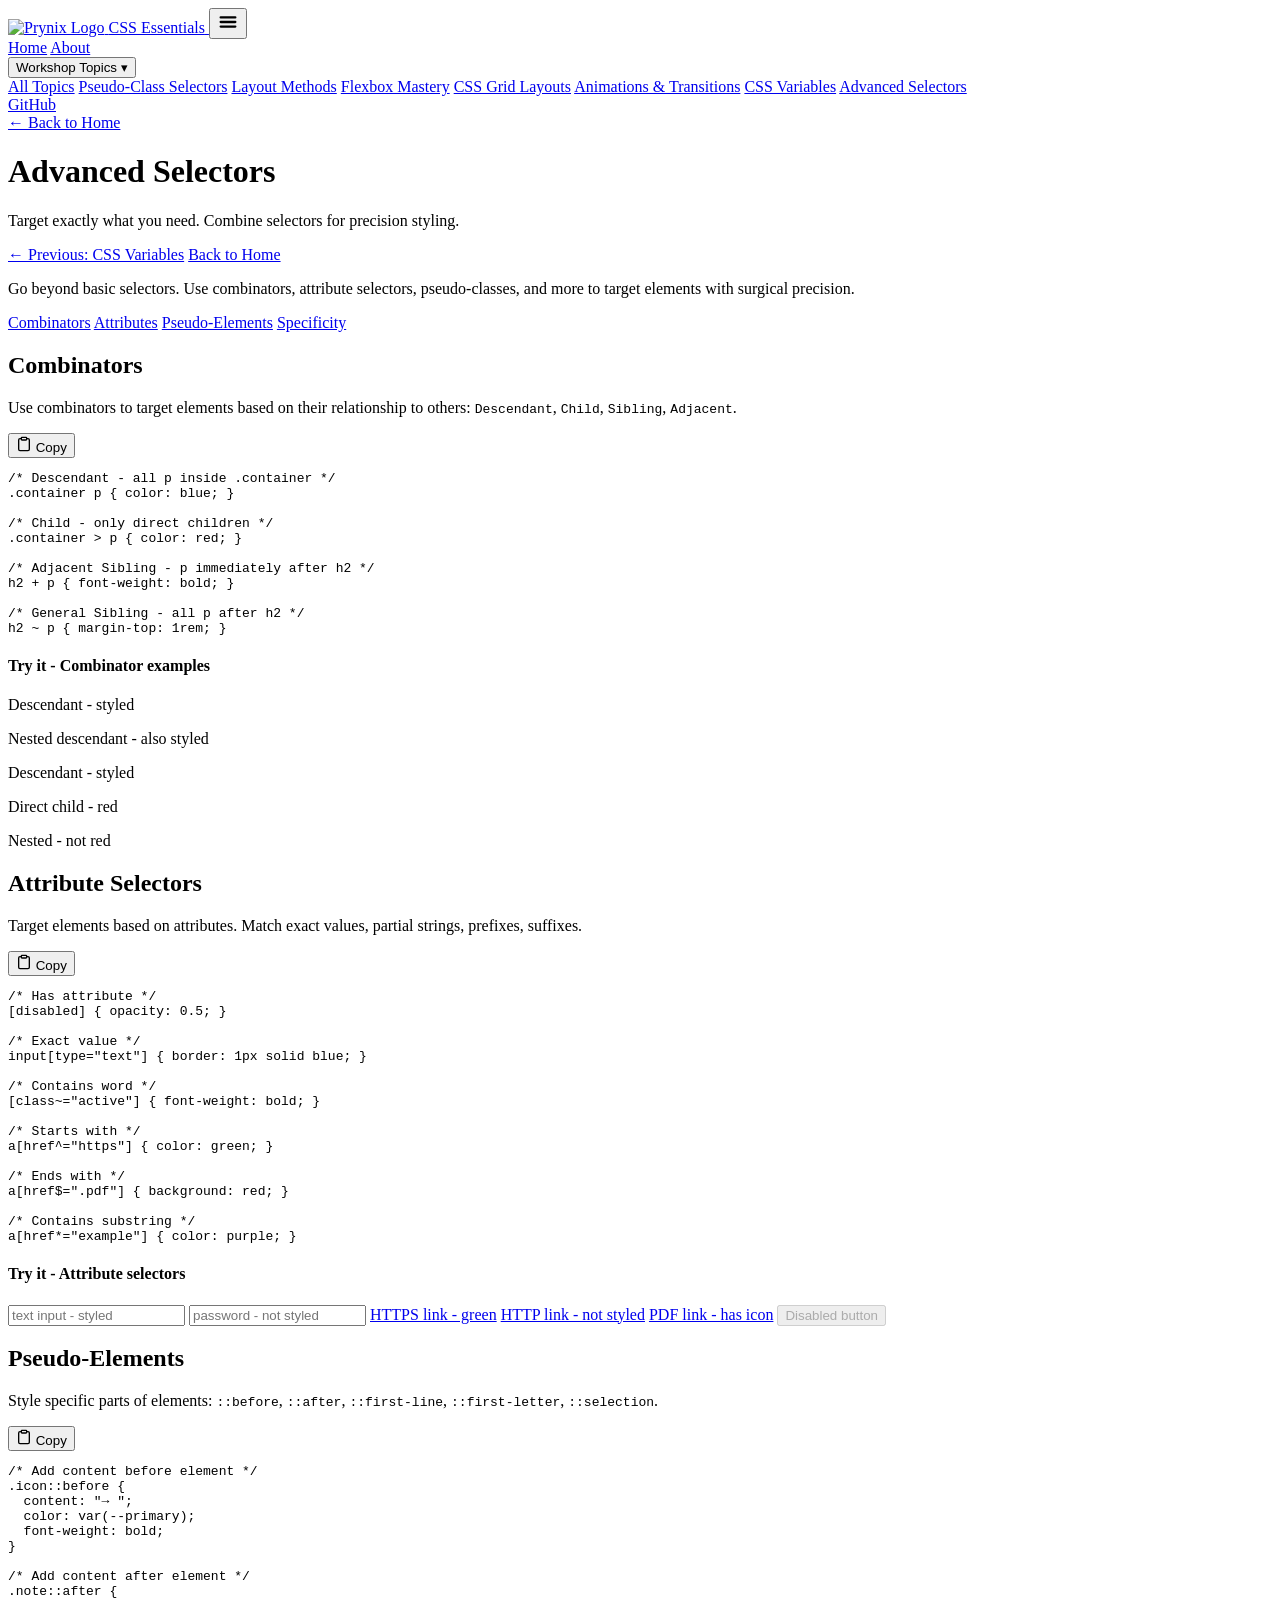
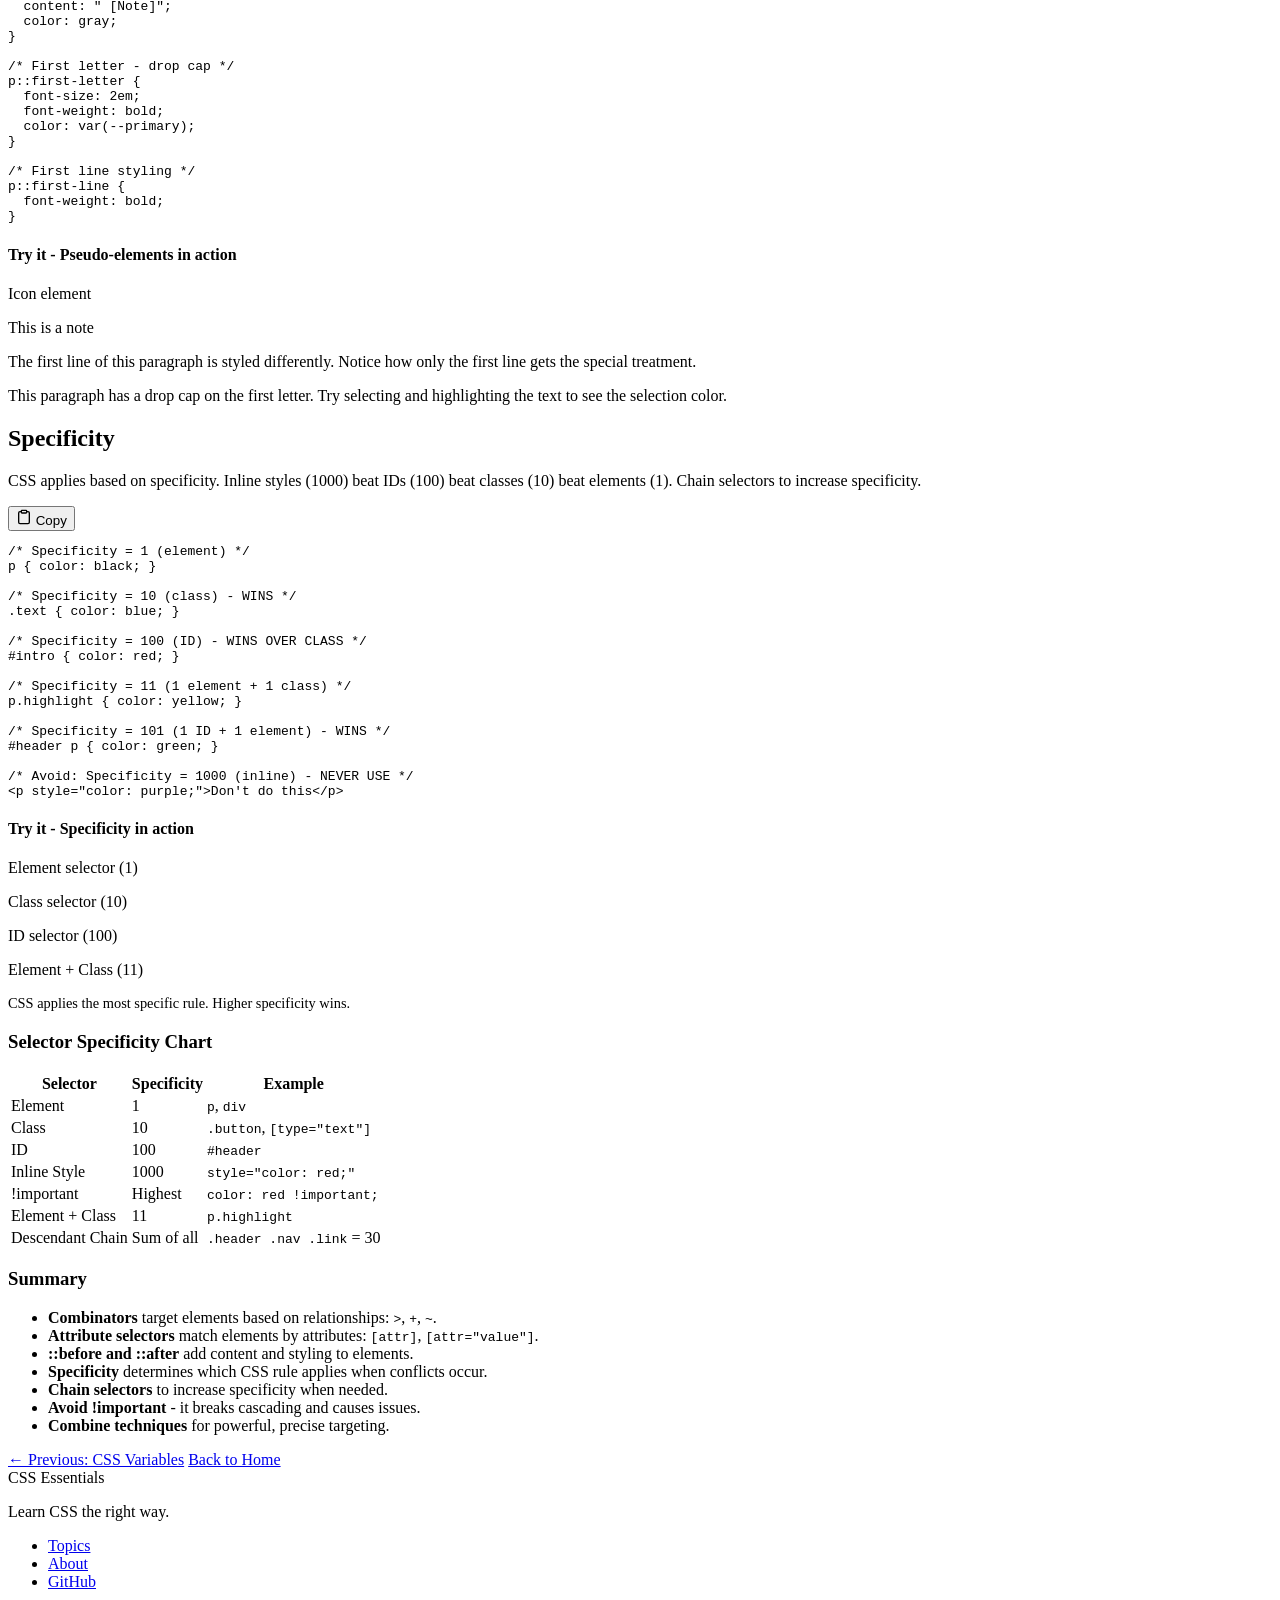
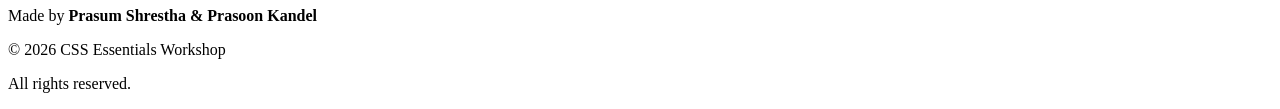
==== advanced-selectors/index.html @ 0222261c "9:00PM" ====
<!doctype html>
<html lang="en">
  <head>
    <meta charset="UTF-8" />
    <meta name="viewport" content="width=device-width, initial-scale=1.0" />
    <title>Advanced Selectors - CSS Essentials</title>
    <link rel="icon" href="../favicon.png" />
    <link rel="shortcut icon" href="../favicon.png" />
    <link rel="preconnect" href="https://fonts.googleapis.com" />
    <link rel="preconnect" href="https://fonts.gstatic.com" crossorigin />
    <link
      href="https://fonts.googleapis.com/css2?family=Montserrat:wght@400;500;600;700&family=Space+Grotesk:wght@500;600;700&family=Poppins:wght@700;800;900&display=swap"
      rel="stylesheet"
    />
    <link rel="stylesheet" href="../css/root.css" />
    <link rel="stylesheet" href="../css/global.css" />
    <link rel="stylesheet" href="../css/page.css" />
    <link rel="stylesheet" href="../css/advanced-selectors.css" />
  </head>
  <body class="adv-sel-page">
    <nav class="navbar">
      <div class="container">
        <div class="nav-content">
          <a href="../" class="nav-logo">
            <img src="../prynix.png" alt="Prynix Logo" class="logo-img" />
            <span class="logo-title">CSS Essentials</span>
          </a>

          <button
            class="nav-toggle"
            type="button"
            aria-label="Open menu"
            aria-expanded="false"
            aria-controls="nav-links"
          >
            <svg
              class="nav-toggle-icon"
              width="22"
              height="22"
              viewBox="0 0 24 24"
              fill="none"
              stroke="currentColor"
              stroke-width="2.5"
              stroke-linecap="round"
            >
              <path d="M4 7h16M4 12h16M4 17h16" />
            </svg>
          </button>

          <div class="nav-links" id="nav-links">
            <a href="../">Home</a>
            <a href="../#about">About</a>
            <div class="nav-dropdown">
              <button
                type="button"
                class="nav-dropdown-toggle"
                aria-expanded="false"
                aria-controls="nav-dropdown-menu"
              >
                Workshop Topics <span class="nav-dropdown-caret">▾</span>
              </button>
              <div class="nav-dropdown-menu" id="nav-dropdown-menu">
                <a href="../#topics">All Topics</a>
                <a href="../pseudo-selectors/">Pseudo-Class Selectors</a>
                <a href="../layout-methods/">Layout Methods</a>
                <a href="../flexbox-mastery/">Flexbox Mastery</a>
                <a href="../css-grid/">CSS Grid Layouts</a>
                <a href="../animations/">Animations & Transitions</a>
                <a href="../css-variables/">CSS Variables</a>
                <a href="../advanced-selectors/">Advanced Selectors</a>
              </div>
            </div>
            <a
              href="https://github.com/ShresthaPrasum/CSS-Essentials"
              target="_blank"
              rel="noopener noreferrer"
              class="nav-cta"
              >GitHub</a
            >
          </div>
        </div>
      </div>
    </nav>

    <header class="page-header">
      <div class="container">
        <a href="../" class="back-link">← Back to Home</a>
        <h1>Advanced Selectors</h1>
        <p>Target exactly what you need. Combine selectors for precision styling.</p>
      </div>
    </header>

    <main class="demo-page">
      <div class="container">
        <div class="page-nav-buttons">
          <a href="../css-variables/" class="page-nav-btn"
            >← Previous: CSS Variables</a
          >
          <a href="../" class="page-nav-btn"
            >Back to Home</a
          >
        </div>
        <div class="page-intro">
          <p>
            Go beyond basic selectors. Use combinators, attribute selectors, pseudo-classes, and more
            to target elements with surgical precision.
          </p>
          <div class="quick-links">
            <a class="pill" href="#combinators">Combinators</a>
            <a class="pill" href="#attributes">Attributes</a>
            <a class="pill" href="#pseudo-elements">Pseudo-Elements</a>
            <a class="pill" href="#specificity">Specificity</a>
          </div>
        </div>

        <section class="demo-block" id="combinators">
          <div class="demo-content">
            <h2>Combinators</h2>
            <p class="demo-description">
              Use combinators to target elements based on their relationship to others:
              <code>Descendant</code>, <code>Child</code>, <code>Sibling</code>, <code>Adjacent</code>.
            </p>
            <div class="code-block">
              <button class="copy-btn" onclick="copyCode(this)">
                <svg width="16" height="16" viewBox="0 0 24 24" fill="none" stroke="currentColor" stroke-width="2">
                  <path d="M16 4h2a2 2 0 0 1 2 2v14a2 2 0 0 1-2 2H6a2 2 0 0 1-2-2V6a2 2 0 0 1 2-2h2"></path>
                  <rect x="8" y="2" width="8" height="4" rx="1" ry="1"></rect>
                </svg>
                Copy
              </button>
              <pre><code>/* Descendant - all p inside .container */
.container p { color: blue; }

/* Child - only direct children */
.container > p { color: red; }

/* Adjacent Sibling - p immediately after h2 */
h2 + p { font-weight: bold; }

/* General Sibling - all p after h2 */
h2 ~ p { margin-top: 1rem; }</code></pre>
            </div>
          </div>
          <div class="demo-visual">
            <h4>Try it - Combinator examples</h4>
            <div class="comb-demo">
              <div class="comb-container">
                <p>Descendant - styled</p>
                <div>
                  <p>Nested descendant - also styled</p>
                </div>
                <p>Descendant - styled</p>
              </div>
              <div class="comb-container-child">
                <p>Direct child - red</p>
                <div>
                  <p>Nested - not red</p>
                </div>
              </div>
            </div>
          </div>
        </section>

        <section class="demo-block" id="attributes">
          <div class="demo-content">
            <h2>Attribute Selectors</h2>
            <p class="demo-description">
              Target elements based on attributes. Match exact values, partial strings, prefixes, suffixes.
            </p>
            <div class="code-block">
              <button class="copy-btn" onclick="copyCode(this)">
                <svg width="16" height="16" viewBox="0 0 24 24" fill="none" stroke="currentColor" stroke-width="2">
                  <path d="M16 4h2a2 2 0 0 1 2 2v14a2 2 0 0 1-2 2H6a2 2 0 0 1-2-2V6a2 2 0 0 1 2-2h2"></path>
                  <rect x="8" y="2" width="8" height="4" rx="1" ry="1"></rect>
                </svg>
                Copy
              </button>
              <pre><code>/* Has attribute */
[disabled] { opacity: 0.5; }

/* Exact value */
input[type="text"] { border: 1px solid blue; }

/* Contains word */
[class~="active"] { font-weight: bold; }

/* Starts with */
a[href^="https"] { color: green; }

/* Ends with */
a[href$=".pdf"] { background: red; }

/* Contains substring */
a[href*="example"] { color: purple; }</code></pre>
            </div>
          </div>
          <div class="demo-visual">
            <h4>Try it - Attribute selectors</h4>
            <div class="attr-demo">
              <input type="text" placeholder="text input - styled" />
              <input type="password" placeholder="password - not styled" />
              <a href="https://example.com">HTTPS link - green</a>
              <a href="http://example.com">HTTP link - not styled</a>
              <a href="document.pdf">PDF link - has icon</a>
              <button disabled>Disabled button</button>
            </div>
          </div>
        </section>

        <section class="demo-block" id="pseudo-elements">
          <div class="demo-content">
            <h2>Pseudo-Elements</h2>
            <p class="demo-description">
              Style specific parts of elements: <code>::before</code>, <code>::after</code>,
              <code>::first-line</code>, <code>::first-letter</code>, <code>::selection</code>.
            </p>
            <div class="code-block">
              <button class="copy-btn" onclick="copyCode(this)">
                <svg width="16" height="16" viewBox="0 0 24 24" fill="none" stroke="currentColor" stroke-width="2">
                  <path d="M16 4h2a2 2 0 0 1 2 2v14a2 2 0 0 1-2 2H6a2 2 0 0 1-2-2V6a2 2 0 0 1 2-2h2"></path>
                  <rect x="8" y="2" width="8" height="4" rx="1" ry="1"></rect>
                </svg>
                Copy
              </button>
              <pre><code>/* Add content before element */
.icon::before {
  content: "→ ";
  color: var(--primary);
  font-weight: bold;
}

/* Add content after element */
.note::after {
  content: " [Note]";
  color: gray;
}

/* First letter - drop cap */
p::first-letter {
  font-size: 2em;
  font-weight: bold;
  color: var(--primary);
}

/* First line styling */
p::first-line {
  font-weight: bold;
}</code></pre>
            </div>
          </div>
          <div class="demo-visual">
            <h4>Try it - Pseudo-elements in action</h4>
            <div class="pseudo-demo">
              <div class="pseudo-icon">Icon element</div>
              <p class="pseudo-note">This is a note</p>
              <p class="pseudo-first-line">
                The first line of this paragraph is styled differently. Notice how only the first line gets
                the special treatment.
              </p>
              <p class="pseudo-first-letter">
                This paragraph has a drop cap on the first letter. Try selecting and highlighting the text to see the
                selection color.
              </p>
            </div>
          </div>
        </section>

        <section class="demo-block" id="specificity">
          <div class="demo-content">
            <h2>Specificity</h2>
            <p class="demo-description">
              CSS applies based on specificity. Inline styles (1000) beat IDs (100) beat classes (10)
              beat elements (1). Chain selectors to increase specificity.
            </p>
            <div class="code-block">
              <button class="copy-btn" onclick="copyCode(this)">
                <svg width="16" height="16" viewBox="0 0 24 24" fill="none" stroke="currentColor" stroke-width="2">
                  <path d="M16 4h2a2 2 0 0 1 2 2v14a2 2 0 0 1-2 2H6a2 2 0 0 1-2-2V6a2 2 0 0 1 2-2h2"></path>
                  <rect x="8" y="2" width="8" height="4" rx="1" ry="1"></rect>
                </svg>
                Copy
              </button>
              <pre><code>/* Specificity = 1 (element) */
p { color: black; }

/* Specificity = 10 (class) - WINS */
.text { color: blue; }

/* Specificity = 100 (ID) - WINS OVER CLASS */
#intro { color: red; }

/* Specificity = 11 (1 element + 1 class) */
p.highlight { color: yellow; }

/* Specificity = 101 (1 ID + 1 element) - WINS */
#header p { color: green; }

/* Avoid: Specificity = 1000 (inline) - NEVER USE */
&lt;p style="color: purple;"&gt;Don't do this&lt;/p&gt;</code></pre>
            </div>
          </div>
          <div class="demo-visual">
            <h4>Try it - Specificity in action</h4>
            <div class="spec-demo">
              <p class="spec-element">Element selector (1)</p>
              <p class="spec-class">Class selector (10)</p>
              <p id="spec-id" class="spec-class">ID selector (100)</p>
              <p class="spec-combined-chain">Element + Class (11)</p>
            </div>
            <p style="margin-top: 1rem; font-size: 0.9rem; color: var(--text-light);">
              CSS applies the most specific rule. Higher specificity wins.
            </p>
          </div>
        </section>

        <div class="comparison-table">
          <h3>Selector Specificity Chart</h3>
          <table>
            <thead>
              <tr>
                <th>Selector</th>
                <th>Specificity</th>
                <th>Example</th>
              </tr>
            </thead>
            <tbody>
              <tr>
                <td>Element</td>
                <td>1</td>
                <td><code>p</code>, <code>div</code></td>
              </tr>
              <tr>
                <td>Class</td>
                <td>10</td>
                <td><code>.button</code>, <code>[type="text"]</code></td>
              </tr>
              <tr>
                <td>ID</td>
                <td>100</td>
                <td><code>#header</code></td>
              </tr>
              <tr>
                <td>Inline Style</td>
                <td>1000</td>
                <td><code>style="color: red;"</code></td>
              </tr>
              <tr>
                <td>!important</td>
                <td>Highest</td>
                <td><code>color: red !important;</code></td>
              </tr>
              <tr>
                <td>Element + Class</td>
                <td>11</td>
                <td><code>p.highlight</code></td>
              </tr>
              <tr>
                <td>Descendant Chain</td>
                <td>Sum of all</td>
                <td><code>.header .nav .link</code> = 30</td>
              </tr>
            </tbody>
          </table>
        </div>

        <div class="summary">
          <h3>Summary</h3>
          <ul>
            <li><strong>Combinators</strong> target elements based on relationships: <code>></code>, <code>+</code>,
              <code>~</code>.
            </li>
            <li><strong>Attribute selectors</strong> match elements by attributes: <code>[attr]</code>,
              <code>[attr="value"]</code>.
            </li>
            <li><strong>::before and ::after</strong> add content and styling to elements.</li>
            <li><strong>Specificity</strong> determines which CSS rule applies when conflicts occur.</li>
            <li><strong>Chain selectors</strong> to increase specificity when needed.</li>
            <li><strong>Avoid !important</strong> - it breaks cascading and causes issues.</li>
            <li><strong>Combine techniques</strong> for powerful, precise targeting.</li>
          </ul>
        </div>

        <div class="page-nav-buttons">
          <a href="../css-variables/" class="page-nav-btn"
            >← Previous: CSS Variables</a
          >
          <a href="../" class="page-nav-btn"
            >Back to Home</a
          >
        </div>
      </div>
    </main>

    <footer class="footer">
      <div class="container">
        <div class="footer-inner">
          <div class="footer-brand">
            <div class="footer-name">CSS Essentials</div>
            <p class="footer-desc">Learn CSS the right way.</p>
          </div>

          <div class="footer-right">
            <ul class="footer-links">
              <li><a href="../#topics">Topics</a></li>
              <li><a href="../#about">About</a></li>
              <li>
                <a href="https://github.com/prynixdevs/CSS-Essentials" target="_blank"
                  >GitHub</a
                >
              </li>
            </ul>

            <div class="footer-credits">
              <p>Made by <strong>Prasum Shrestha & Prasoon Kandel</strong></p>
              <p>© 2026 CSS Essentials Workshop</p>
            </div>
          </div>
        </div>

        <div class="footer-bottom">
          <p>All rights reserved.</p>
        </div>
      </div>
    </footer>

    <script src="../script.js"></script>
  </body>
</html>
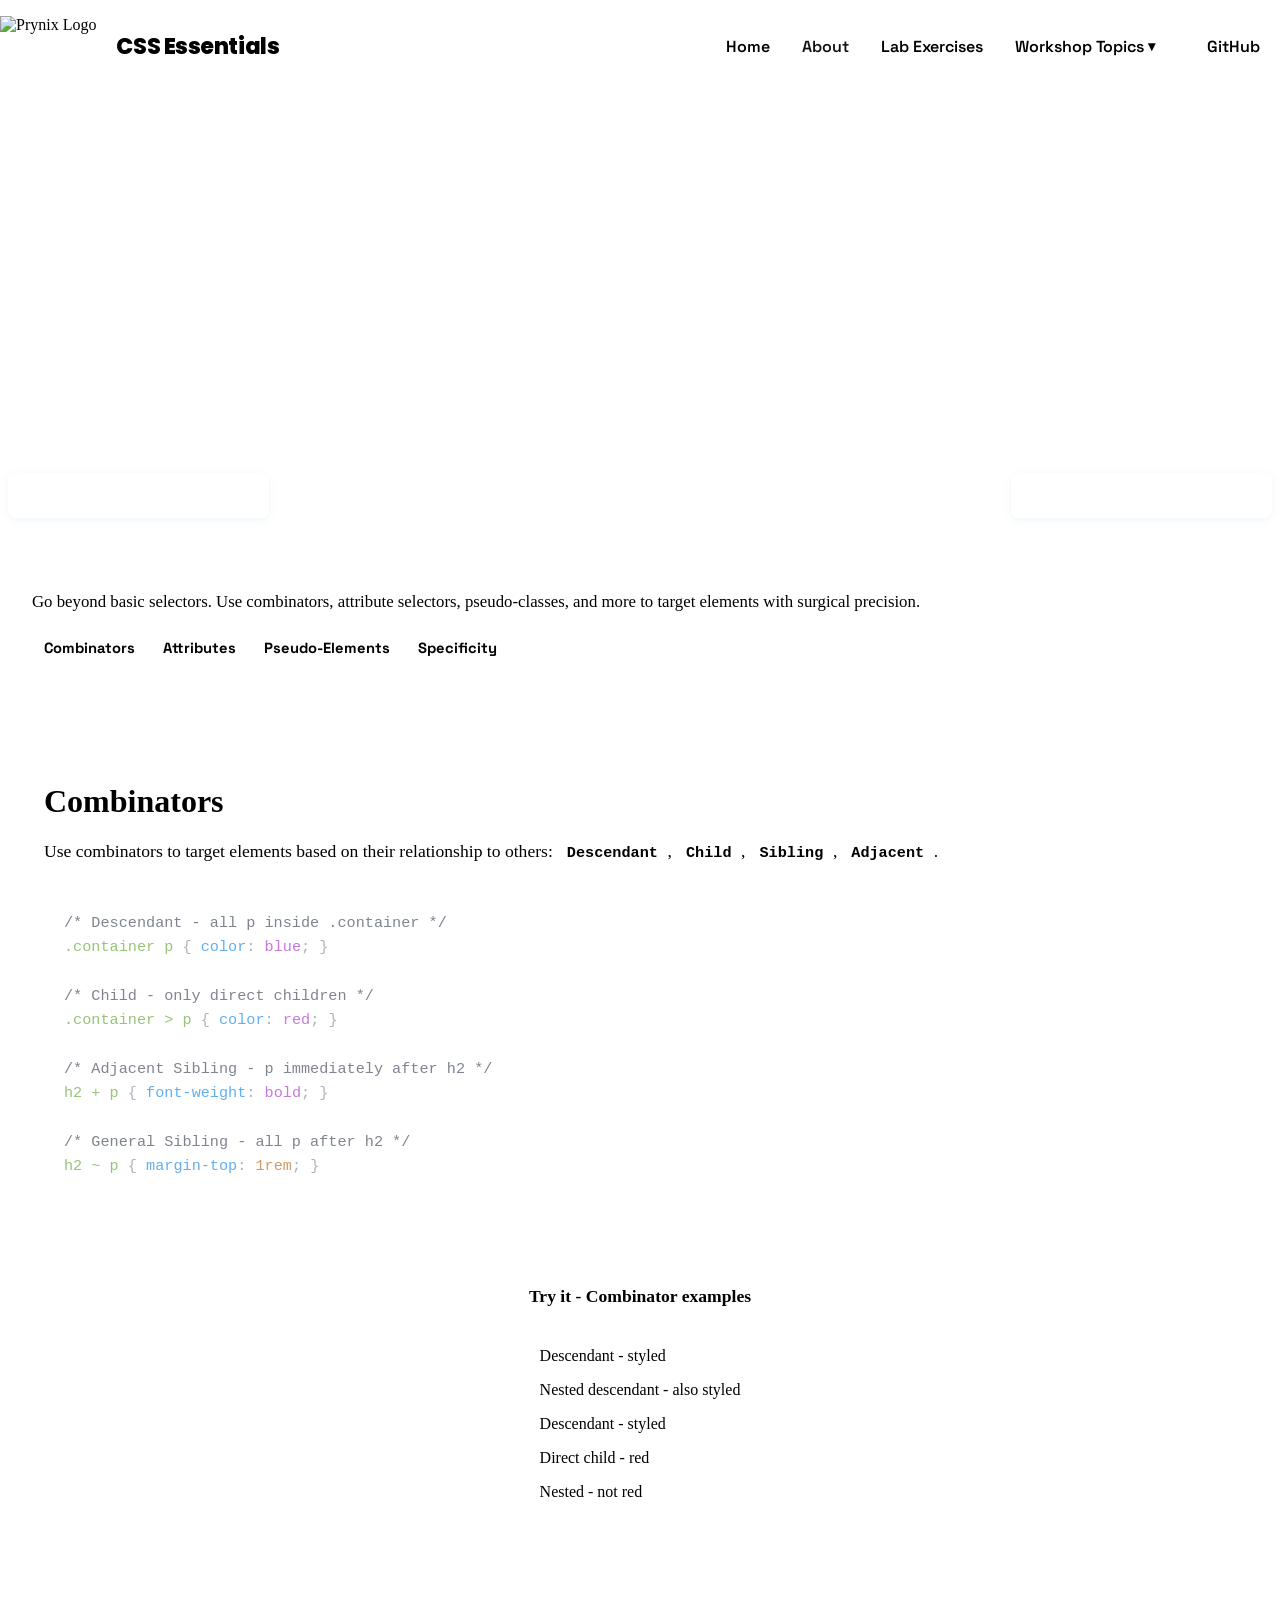
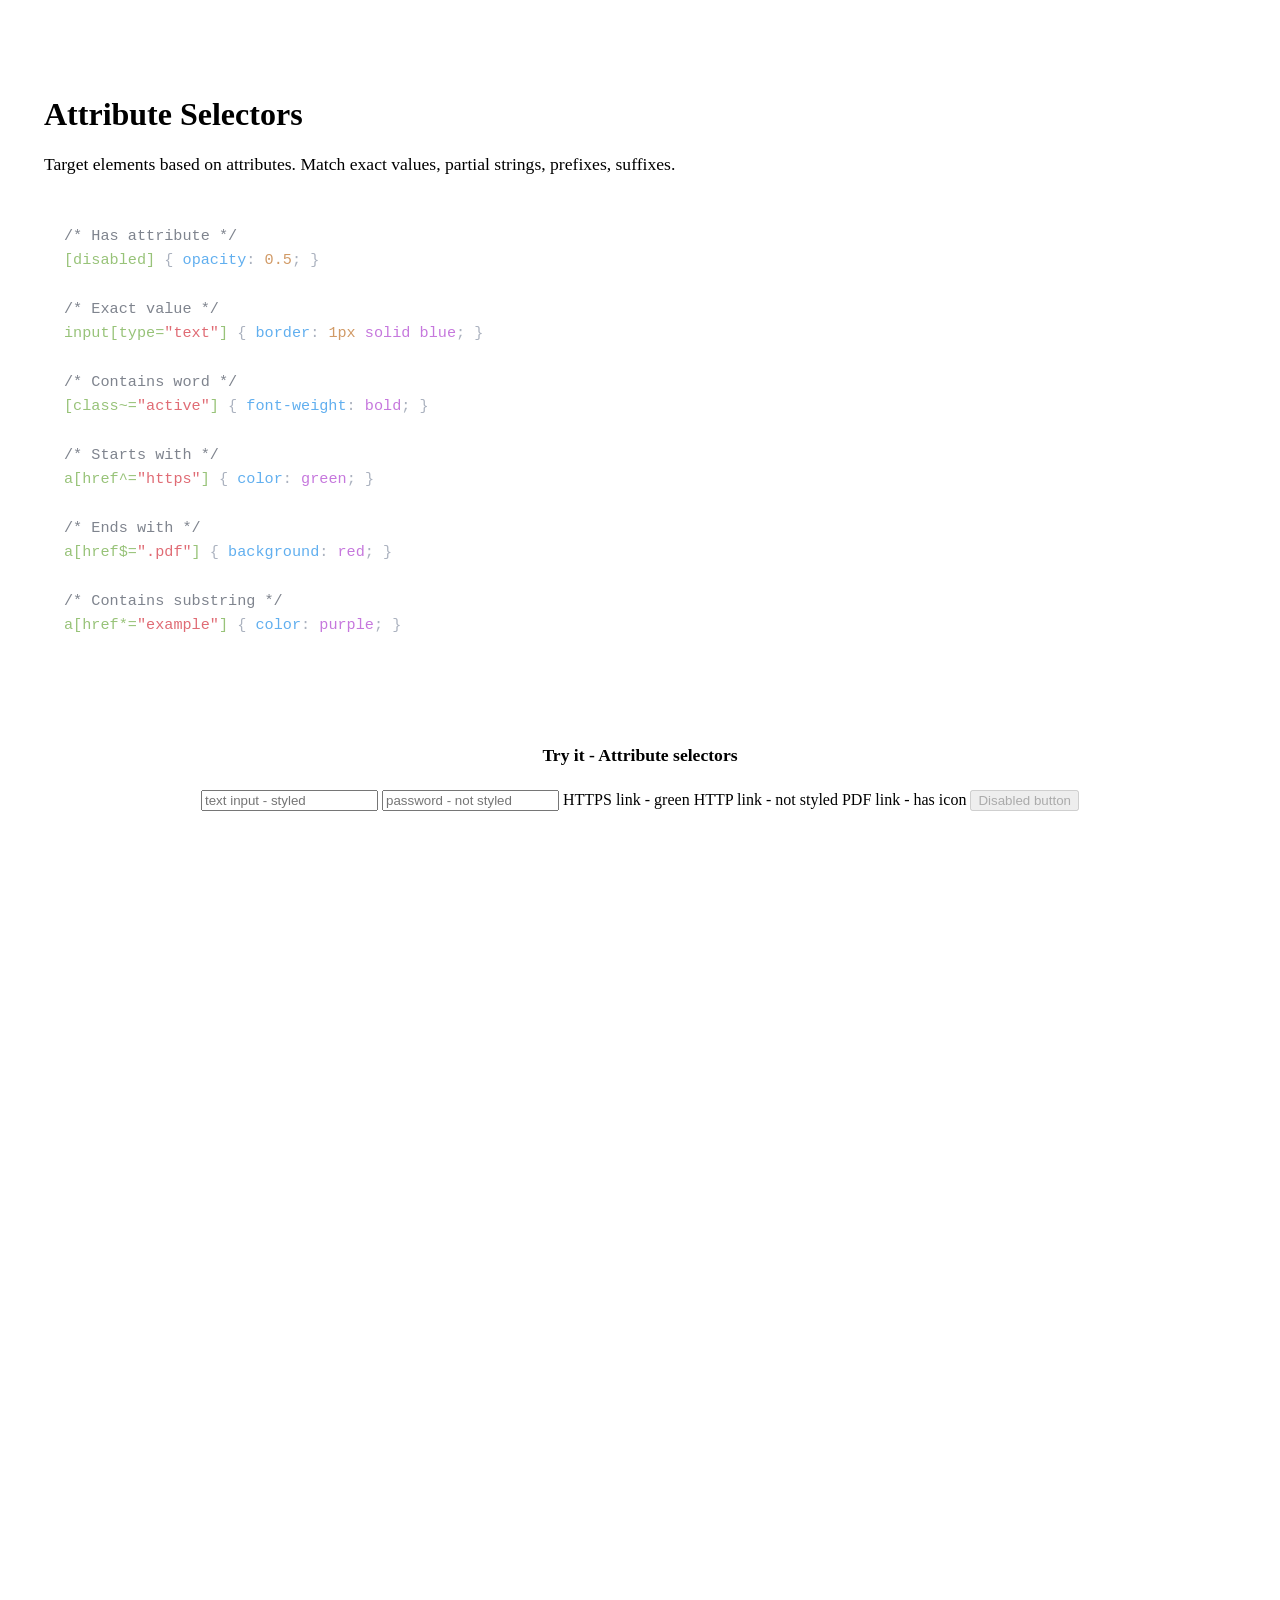
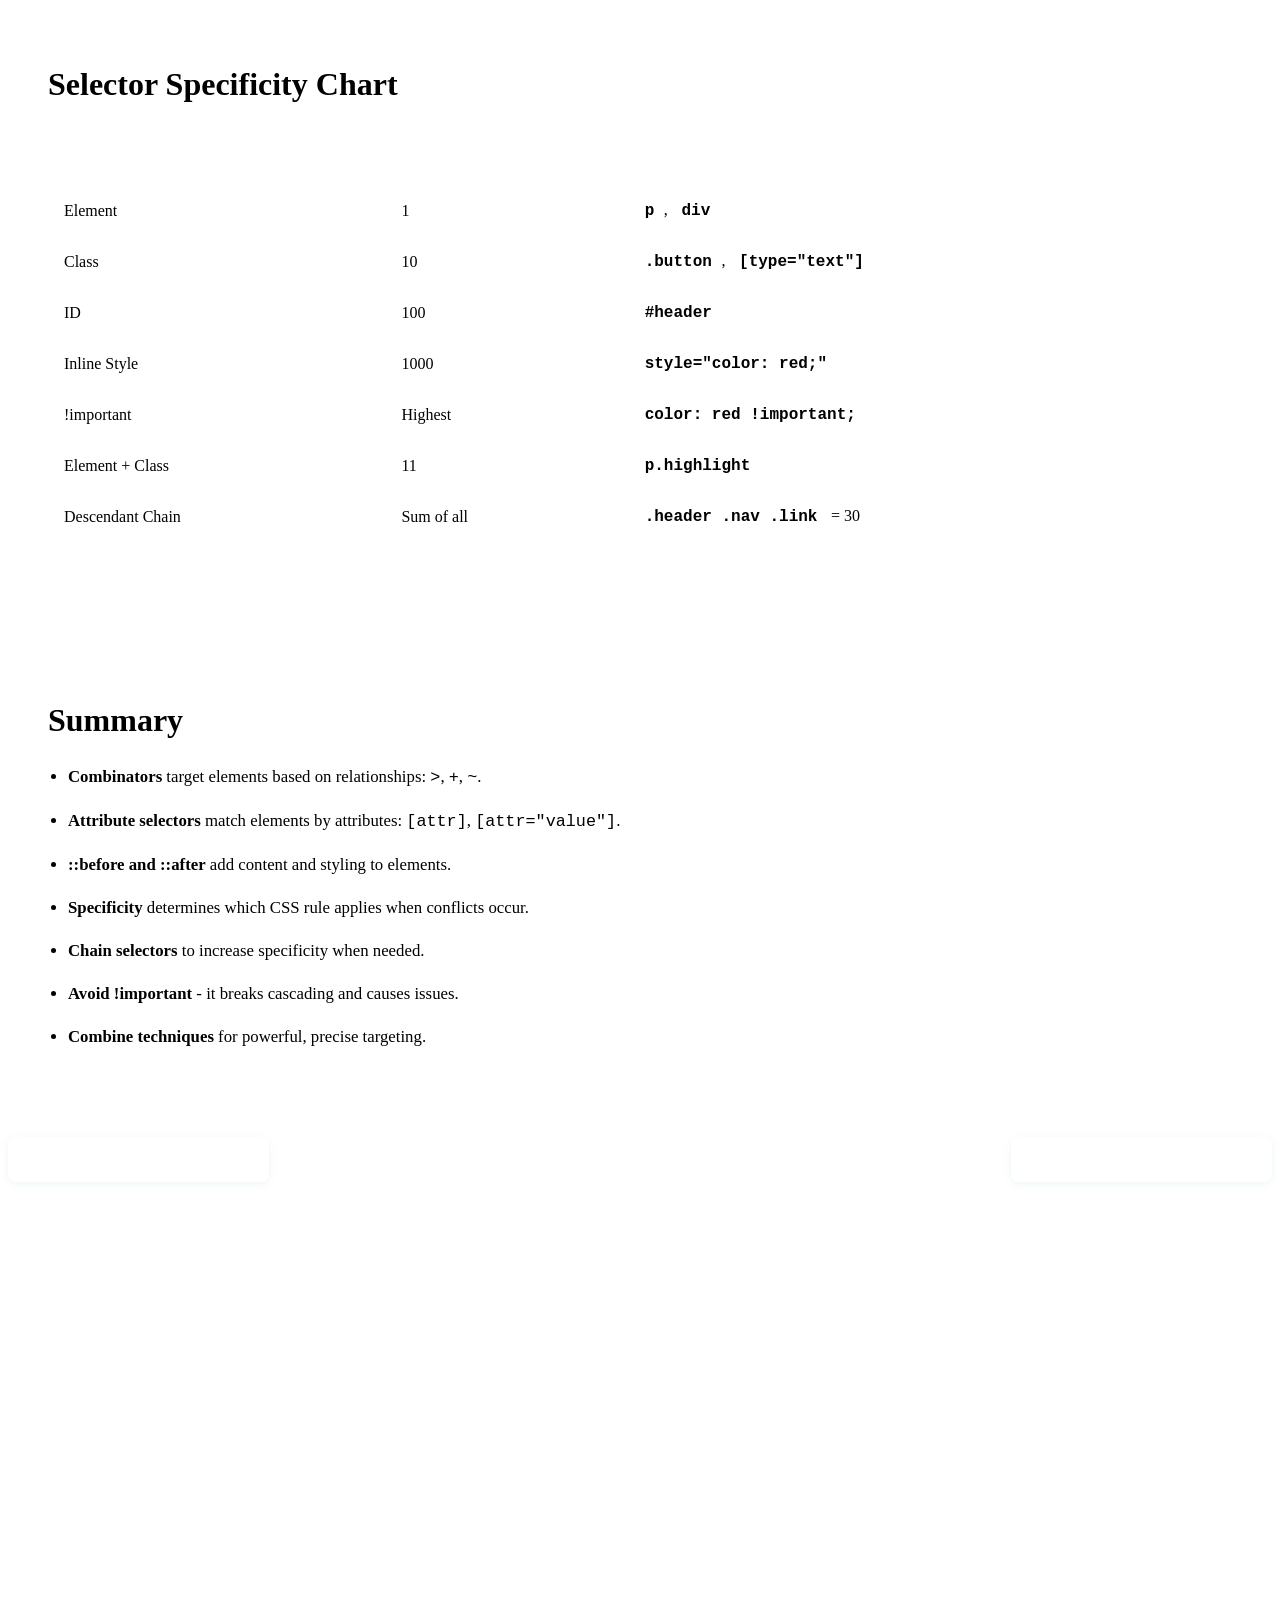
==== commit f537db1d: "8:24AM" ====
--- a/advanced-selectors/index.html
+++ b/advanced-selectors/index.html
@@ -50,6 +50,7 @@
           <div class="nav-links" id="nav-links">
             <a href="../">Home</a>
             <a href="../#about">About</a>
+            <a href="../lab-exercises/">Lab Exercises</a>
             <div class="nav-dropdown">
               <button
                 type="button"
@@ -68,6 +69,7 @@
                 <a href="../animations/">Animations & Transitions</a>
                 <a href="../css-variables/">CSS Variables</a>
                 <a href="../advanced-selectors/">Advanced Selectors</a>
+                <a href="../quiz/">Quiz</a>
               </div>
             </div>
             <a
@@ -128,17 +130,17 @@
                 </svg>
                 Copy
               </button>
-              <pre><code>/* Descendant - all p inside .container */
-.container p { color: blue; }
-
-/* Child - only direct children */
-.container > p { color: red; }
-
-/* Adjacent Sibling - p immediately after h2 */
-h2 + p { font-weight: bold; }
-
-/* General Sibling - all p after h2 */
-h2 ~ p { margin-top: 1rem; }</code></pre>
+              <pre><code><span class="token-comment">/* Descendant - all p inside .container */</span>
+<span class="token-selector">.container p</span> <span class="token-operator">{</span> <span class="token-property">color</span><span class="token-operator">:</span> <span class="token-keyword">blue</span><span class="token-operator">;</span> <span class="token-operator">}</span>
+
+<span class="token-comment">/* Child - only direct children */</span>
+<span class="token-selector">.container > p</span> <span class="token-operator">{</span> <span class="token-property">color</span><span class="token-operator">:</span> <span class="token-keyword">red</span><span class="token-operator">;</span> <span class="token-operator">}</span>
+
+<span class="token-comment">/* Adjacent Sibling - p immediately after h2 */</span>
+<span class="token-selector">h2 + p</span> <span class="token-operator">{</span> <span class="token-property">font-weight</span><span class="token-operator">:</span> <span class="token-keyword">bold</span><span class="token-operator">;</span> <span class="token-operator">}</span>
+
+<span class="token-comment">/* General Sibling - all p after h2 */</span>
+<span class="token-selector">h2 ~ p</span> <span class="token-operator">{</span> <span class="token-property">margin-top</span><span class="token-operator">:</span> <span class="token-number">1rem</span><span class="token-operator">;</span> <span class="token-operator">}</span></code></pre>
             </div>
           </div>
           <div class="demo-visual">
@@ -175,23 +177,23 @@
                 </svg>
                 Copy
               </button>
-              <pre><code>/* Has attribute */
-[disabled] { opacity: 0.5; }
-
-/* Exact value */
-input[type="text"] { border: 1px solid blue; }
-
-/* Contains word */
-[class~="active"] { font-weight: bold; }
-
-/* Starts with */
-a[href^="https"] { color: green; }
-
-/* Ends with */
-a[href$=".pdf"] { background: red; }
-
-/* Contains substring */
-a[href*="example"] { color: purple; }</code></pre>
+              <pre><code><span class="token-comment">/* Has attribute */</span>
+<span class="token-selector">[disabled]</span> <span class="token-operator">{</span> <span class="token-property">opacity</span><span class="token-operator">:</span> <span class="token-number">0.5</span><span class="token-operator">;</span> <span class="token-operator">}</span>
+
+<span class="token-comment">/* Exact value */</span>
+<span class="token-selector">input[type=<span class="token-string">"text"</span>]</span> <span class="token-operator">{</span> <span class="token-property">border</span><span class="token-operator">:</span> <span class="token-number">1px</span> <span class="token-keyword">solid</span> <span class="token-keyword">blue</span><span class="token-operator">;</span> <span class="token-operator">}</span>
+
+<span class="token-comment">/* Contains word */</span>
+<span class="token-selector">[class~=<span class="token-string">"active"</span>]</span> <span class="token-operator">{</span> <span class="token-property">font-weight</span><span class="token-operator">:</span> <span class="token-keyword">bold</span><span class="token-operator">;</span> <span class="token-operator">}</span>
+
+<span class="token-comment">/* Starts with */</span>
+<span class="token-selector">a[href^=<span class="token-string">"https"</span>]</span> <span class="token-operator">{</span> <span class="token-property">color</span><span class="token-operator">:</span> <span class="token-keyword">green</span><span class="token-operator">;</span> <span class="token-operator">}</span>
+
+<span class="token-comment">/* Ends with */</span>
+<span class="token-selector">a[href$=<span class="token-string">".pdf"</span>]</span> <span class="token-operator">{</span> <span class="token-property">background</span><span class="token-operator">:</span> <span class="token-keyword">red</span><span class="token-operator">;</span> <span class="token-operator">}</span>
+
+<span class="token-comment">/* Contains substring */</span>
+<span class="token-selector">a[href*=<span class="token-string">"example"</span>]</span> <span class="token-operator">{</span> <span class="token-property">color</span><span class="token-operator">:</span> <span class="token-keyword">purple</span><span class="token-operator">;</span> <span class="token-operator">}</span></code></pre>
             </div>
           </div>
           <div class="demo-visual">
@@ -222,30 +224,30 @@
                 </svg>
                 Copy
               </button>
-              <pre><code>/* Add content before element */
-.icon::before {
-  content: "→ ";
-  color: var(--primary);
-  font-weight: bold;
-}
-
-/* Add content after element */
-.note::after {
-  content: " [Note]";
-  color: gray;
-}
-
-/* First letter - drop cap */
-p::first-letter {
-  font-size: 2em;
-  font-weight: bold;
-  color: var(--primary);
-}
-
-/* First line styling */
-p::first-line {
-  font-weight: bold;
-}</code></pre>
+              <pre><code><span class="token-comment">/* Add content before element */</span>
+<span class="token-selector">.icon::before</span> <span class="token-operator">{</span>
+  <span class="token-property">content</span><span class="token-operator">:</span> <span class="token-string">"→ "</span><span class="token-operator">;</span>
+  <span class="token-property">color</span><span class="token-operator">:</span> <span class="token-function">var</span><span class="token-operator">(</span><span class="token-string">--primary</span><span class="token-operator">);</span>
+  <span class="token-property">font-weight</span><span class="token-operator">:</span> <span class="token-keyword">bold</span><span class="token-operator">;</span>
+<span class="token-operator">}</span>
+
+<span class="token-comment">/* Add content after element */</span>
+<span class="token-selector">.note::after</span> <span class="token-operator">{</span>
+  <span class="token-property">content</span><span class="token-operator">:</span> <span class="token-string">" [Note]"</span><span class="token-operator">;</span>
+  <span class="token-property">color</span><span class="token-operator">:</span> <span class="token-keyword">gray</span><span class="token-operator">;</span>
+<span class="token-operator">}</span>
+
+<span class="token-comment">/* First letter - drop cap */</span>
+<span class="token-selector">p::first-letter</span> <span class="token-operator">{</span>
+  <span class="token-property">font-size</span><span class="token-operator">:</span> <span class="token-number">2em</span><span class="token-operator">;</span>
+  <span class="token-property">font-weight</span><span class="token-operator">:</span> <span class="token-keyword">bold</span><span class="token-operator">;</span>
+  <span class="token-property">color</span><span class="token-operator">:</span> <span class="token-function">var</span><span class="token-operator">(</span><span class="token-string">--primary</span><span class="token-operator">);</span>
+<span class="token-operator">}</span>
+
+<span class="token-comment">/* First line styling */</span>
+<span class="token-selector">p::first-line</span> <span class="token-operator">{</span>
+  <span class="token-property">font-weight</span><span class="token-operator">:</span> <span class="token-keyword">bold</span><span class="token-operator">;</span>
+<span class="token-operator">}</span></code></pre>
             </div>
           </div>
           <div class="demo-visual">
@@ -280,23 +282,23 @@
                 </svg>
                 Copy
               </button>
-              <pre><code>/* Specificity = 1 (element) */
-p { color: black; }
-
-/* Specificity = 10 (class) - WINS */
-.text { color: blue; }
-
-/* Specificity = 100 (ID) - WINS OVER CLASS */
-#intro { color: red; }
-
-/* Specificity = 11 (1 element + 1 class) */
-p.highlight { color: yellow; }
-
-/* Specificity = 101 (1 ID + 1 element) - WINS */
-#header p { color: green; }
-
-/* Avoid: Specificity = 1000 (inline) - NEVER USE */
-&lt;p style="color: purple;"&gt;Don't do this&lt;/p&gt;</code></pre>
+              <pre><code><span class="token-comment">/* Specificity = 1 (element) */</span>
+<span class="token-selector">p</span> <span class="token-operator">{</span> <span class="token-property">color</span><span class="token-operator">:</span> <span class="token-keyword">black</span><span class="token-operator">;</span> <span class="token-operator">}</span>
+
+<span class="token-comment">/* Specificity = 10 (class) - WINS */</span>
+<span class="token-selector">.text</span> <span class="token-operator">{</span> <span class="token-property">color</span><span class="token-operator">:</span> <span class="token-keyword">blue</span><span class="token-operator">;</span> <span class="token-operator">}</span>
+
+<span class="token-comment">/* Specificity = 100 (ID) - WINS OVER CLASS */</span>
+<span class="token-selector">#intro</span> <span class="token-operator">{</span> <span class="token-property">color</span><span class="token-operator">:</span> <span class="token-keyword">red</span><span class="token-operator">;</span> <span class="token-operator">}</span>
+
+<span class="token-comment">/* Specificity = 11 (1 element + 1 class) */</span>
+<span class="token-selector">p.highlight</span> <span class="token-operator">{</span> <span class="token-property">color</span><span class="token-operator">:</span> <span class="token-keyword">yellow</span><span class="token-operator">;</span> <span class="token-operator">}</span>
+
+<span class="token-comment">/* Specificity = 101 (1 ID + 1 element) - WINS */</span>
+<span class="token-selector">#header p</span> <span class="token-operator">{</span> <span class="token-property">color</span><span class="token-operator">:</span> <span class="token-keyword">green</span><span class="token-operator">;</span> <span class="token-operator">}</span>
+
+<span class="token-comment">/* Avoid: Specificity = 1000 (inline) - NEVER USE */</span>
+&lt;<span class="token-selector">p</span> <span class="token-property">style</span><span class="token-operator">=</span><span class="token-string">"color: purple;"</span>&gt;Don't do this&lt;/<span class="token-selector">p</span>&gt;</code></pre>
             </div>
           </div>
           <div class="demo-visual">
--- a/css/global.css
+++ b/css/global.css
@@ -0,0 +1,693 @@
+@media (max-width: 700px) {
+  .summary {
+    padding: 1.2rem;
+    margin-top: 2rem;
+  }
+  .summary h3 {
+    font-size: 1.3rem;
+    margin-bottom: 1rem;
+  }
+  .summary ul {
+    font-size: 1em;
+    padding-left: 1em;
+  }
+  .footer-inner {
+    flex-direction: column;
+    gap: 1.2rem;
+    padding: 1.5rem 0;
+  }
+  .footer-brand {
+    min-width: 0;
+  }
+  .footer-right {
+    align-items: flex-start;
+    width: 100%;
+  }
+  .footer-links {
+    justify-content: flex-start;
+    gap: 0.5rem 1rem;
+  }
+  .footer-credits {
+    text-align: left;
+  }
+}
+.navbar {
+  position: fixed;
+  top: 0;
+  left: 0;
+  right: 0;
+  background: white;
+  border-bottom: 2px solid var(--border);
+  z-index: 1000;
+  padding: 0;
+}
+
+.nav-content {
+  display: flex;
+  align-items: center;
+  justify-content: space-between;
+  padding: 1rem 0;
+}
+
+.nav-toggle {
+  display: none;
+  align-items: center;
+  justify-content: center;
+  width: 44px;
+  height: 44px;
+  border-radius: 10px;
+  border: 2px solid var(--border);
+  background: white;
+  cursor: pointer;
+  color: var(--dark);
+}
+
+.nav-toggle-icon {
+  width: 22px;
+  height: 22px;
+  display: block;
+}
+
+.nav-logo {
+  text-decoration: none;
+  display: flex;
+  align-items: center;
+  gap: 0.5rem;
+}
+
+.logo-text {
+  font-size: 1.25rem;
+  font-weight: 800;
+  color: var(--text);
+  font-family: "Poppins", "Space Grotesk", sans-serif;
+  letter-spacing: -0.02em;
+}
+
+.logo-img {
+  height: 60px;
+  width: auto;
+  display: block;
+}
+
+.logo-title {
+  font-size: 1.4rem;
+  font-weight: 800;
+  color: var(--text);
+  font-family: "Poppins", "Space Grotesk", sans-serif;
+  letter-spacing: -0.02em;
+  margin-left: 0.75rem;
+}
+
+.nav-links {
+  display: flex;
+  align-items: center;
+  gap: 2rem;
+}
+
+.nav-links a {
+  text-decoration: none;
+  color: var(--text);
+  font-weight: 600;
+  font-size: 1rem;
+  font-family: "Space Grotesk", "Montserrat", sans-serif;
+}
+
+.nav-links a[href*="about"] {
+  color: #111 !important;
+}
+.nav-links a[href*="about"]:hover {
+  color: #333 !important;
+}
+
+.nav-links a:hover {
+  color: var(--primary);
+}
+
+.nav-links a:focus-visible,
+.nav-dropdown-toggle:focus-visible,
+.nav-toggle:focus-visible,
+.nav-cta:focus-visible {
+  outline: 3px solid var(--primary);
+  outline-offset: 3px;
+}
+
+.nav-dropdown {
+  position: relative;
+}
+
+.nav-dropdown-toggle {
+  cursor: pointer;
+  display: inline-flex;
+  align-items: center;
+  gap: 0.25rem;
+  border: none;
+  background: transparent;
+  color: var(--text);
+  font-weight: 600;
+  font-size: 1rem;
+  font-family: "Space Grotesk", "Montserrat", sans-serif;
+  padding: 0;
+}
+
+.nav-dropdown-caret {
+  font-size: 0.9em;
+  line-height: 1;
+}
+
+.nav-dropdown-menu {
+  position: absolute;
+  top: 100%;
+  left: 0;
+  margin-top: 1rem;
+  background: white;
+  border: 2px solid var(--border);
+  border-radius: 8px;
+  min-width: 220px;
+  opacity: 0;
+  visibility: hidden;
+  transform: translate3d(0, -10px, 0);
+  transition:
+    opacity 0.2s ease,
+    transform 0.2s ease,
+    visibility 0.2s;
+  z-index: 100;
+  will-change: opacity, transform;
+}
+
+.nav-dropdown.open .nav-dropdown-menu,
+.nav-dropdown:focus-within .nav-dropdown-menu {
+  opacity: 1;
+  visibility: visible;
+  transform: translate3d(0, 0, 0);
+}
+
+.nav-dropdown-menu a {
+  display: block;
+  padding: 0.875rem 1.25rem;
+  color: var(--text);
+  text-decoration: none;
+  font-weight: 600;
+  border-bottom: 1px solid var(--border);
+}
+
+.nav-dropdown-menu a:hover:not(.disabled-link) {
+  background: var(--bg-alt);
+}
+
+.nav-dropdown-menu a:last-child {
+  border-bottom: none;
+}
+
+.nav-dropdown-menu a:focus-visible:not(.disabled-link) {
+  outline: 3px solid var(--primary);
+  outline-offset: -3px;
+}
+
+.nav-dropdown-menu a.disabled-link {
+  opacity: 0.5;
+  cursor: not-allowed;
+  color: var(--text-light);
+}
+
+.nav-dropdown-menu a.disabled-link:hover {
+  background: transparent;
+  padding-left: 1.25rem;
+}
+
+.nav-cta {
+  background: var(--accent);
+  color: var(--dark) !important;
+  padding: 0.625rem 1.25rem;
+  border-radius: 6px;
+  font-weight: 700;
+  border: 2px solid var(--dark);
+  transition:
+    background 0.2s,
+    color 0.2s;
+}
+
+.nav-cta:hover {
+  background: var(--dark);
+  color: var(--accent) !important;
+}
+
+body {
+  padding-top: 70px;
+}
+
+a {
+  color: var(--primary);
+  text-decoration: none;
+  transition: color 0.18s;
+}
+
+a:hover,
+a:focus {
+  color: var(--primary-dark);
+  text-decoration: none;
+}
+
+a:visited {
+  color: var(--primary);
+  text-decoration: none;
+}
+
+/* Utility: white link for button-like anchors */
+.a-btn,
+.page-nav-btn,
+.a-btn:visited,
+.page-nav-btn:visited {
+  color: #fff !important;
+  text-decoration: none !important;
+  box-shadow: 0 2px 8px rgba(0, 0, 0, 0.08);
+  border-radius: 10px;
+  transition:
+    box-shadow 0.2s,
+    transform 0.18s,
+    background 0.18s;
+}
+.a-btn:hover,
+.page-nav-btn:hover,
+.a-btn:focus,
+.page-nav-btn:focus {
+  color: #fff !important;
+  text-decoration: none !important;
+  background: var(--primary-dark);
+  box-shadow: 0 4px 16px rgba(0, 0, 0, 0.13);
+  transform: scale(1.04);
+}
+
+/* Remove default blue color for all a inside .page-nav-buttons and .page-nav-btn */
+.page-nav-buttons a,
+.page-nav-btn {
+  color: #fff !important;
+  text-decoration: none !important;
+}
+
+@media (max-width: 768px) {
+  .nav-content {
+    padding: 0.75rem 0;
+  }
+  .nav-toggle {
+    display: inline-flex;
+  }
+  .nav-links {
+    position: fixed;
+    top: 65px;
+    left: 0;
+    right: 0;
+    background: white;
+    border-bottom: 2px solid var(--border);
+    padding: 1rem 16px;
+    gap: 0.85rem;
+    flex-direction: column;
+    align-items: flex-start;
+    transform: translate3d(0, -8px, 0);
+    opacity: 0;
+    visibility: hidden;
+    pointer-events: none;
+    transition:
+      opacity 0.18s ease,
+      transform 0.18s ease,
+      visibility 0.18s;
+  }
+  .navbar.menu-open .nav-links {
+    opacity: 1;
+    visibility: visible;
+    pointer-events: auto;
+    transform: translate3d(0, 0, 0);
+  }
+  .nav-links a {
+    font-size: 0.95rem;
+  }
+  .logo-img {
+    height: 45px;
+  }
+  .logo-title {
+    font-size: 1.1rem;
+    margin-left: 0.5rem;
+  }
+  .nav-cta {
+    padding: 0.6rem 1rem;
+    font-size: 0.95rem;
+  }
+  body {
+    padding-top: 65px;
+  }
+  .nav-dropdown {
+    width: 100%;
+  }
+  .nav-dropdown-toggle {
+    width: 100%;
+    justify-content: space-between;
+  }
+  .nav-dropdown-menu {
+    position: static;
+    margin-top: 0.6rem;
+    min-width: 0;
+    width: 100%;
+    box-shadow: none;
+    opacity: 1;
+    visibility: visible;
+    transform: none;
+    display: none;
+  }
+  .nav-dropdown.open .nav-dropdown-menu {
+    display: block;
+  }
+}
+
+.demo-button {
+  position: relative;
+  padding: 1rem 2rem;
+  font-size: 1rem;
+  font-weight: 700;
+  background: var(--primary);
+  color: white;
+  border: 2px solid var(--primary);
+  border-radius: 8px;
+  cursor: pointer;
+  font-family: "Space Grotesk", "Montserrat", sans-serif;
+  overflow: hidden;
+  z-index: 1;
+}
+
+.demo-button::before {
+  content: "";
+  position: absolute;
+  top: 0;
+  left: 0;
+  width: 100%;
+  height: 100%;
+  background: var(--primary-dark);
+  z-index: -1;
+  transform: scaleX(0);
+  transform-origin: right;
+  transition: transform 0.25s ease;
+}
+
+.demo-button:hover::before {
+  transform: scaleX(1);
+  transform-origin: left;
+}
+
+.demo-button:hover {
+  background: transparent;
+}
+
+.demo-input {
+  width: 100%;
+  max-width: 400px;
+  padding: 0.875rem;
+  font-size: 1rem;
+  border: 2px solid var(--border);
+  border-radius: 8px;
+  transition: all 0.2s ease;
+  font-family: "Montserrat", sans-serif;
+}
+
+.demo-input:focus {
+  border-color: var(--primary);
+  outline: none;
+}
+
+.nth-child-demo {
+  width: 100%;
+  max-width: 400px;
+}
+
+.demo-item {
+  padding: 1rem;
+  margin-bottom: 0.5rem;
+  border-radius: 6px;
+  font-weight: 600;
+  text-align: center;
+}
+
+.demo-item:nth-child(odd) {
+  background: var(--primary);
+  color: white;
+}
+
+.demo-item:nth-child(even) {
+  background: var(--accent-2);
+  color: var(--dark);
+}
+
+.first-last-demo {
+  width: 100%;
+  max-width: 400px;
+}
+
+.list-item {
+  padding: 1rem;
+  background: #e0e0e0;
+  color: var(--dark);
+  margin-bottom: 8px;
+  font-weight: 600;
+  text-align: center;
+  border-radius: 6px;
+}
+
+.list-item:last-child {
+  margin-bottom: 0;
+}
+
+.list-item:first-child {
+  background: var(--primary);
+  color: white;
+}
+
+.list-item:last-child {
+  background: var(--accent-2);
+  color: var(--dark);
+}
+
+@media (max-width: 480px) {
+  .demo-button {
+    padding: 0.875rem 1.5rem;
+    font-size: 0.95rem;
+  }
+
+  .demo-input {
+    font-size: 0.95rem;
+    padding: 0.75rem;
+  }
+
+  .demo-item,
+  .list-item {
+    padding: 0.875rem;
+    font-size: 0.95rem;
+  }
+}
+
+.comparison-table {
+  margin-top: 3rem;
+  background: var(--bg);
+  padding: 2.5rem;
+  border-radius: 12px;
+  border: 2px solid var(--border);
+}
+
+.comparison-table h3 {
+  font-size: 2rem;
+  margin-bottom: 2rem;
+  color: var(--text);
+  font-weight: 700;
+}
+
+table {
+  width: 100%;
+  border-collapse: collapse;
+}
+
+thead {
+  background: var(--dark);
+  color: white;
+}
+
+th,
+td {
+  padding: 1rem;
+  text-align: left;
+  border-bottom: 1px solid var(--border);
+}
+
+th {
+  font-weight: 600;
+}
+
+tbody tr {
+  transition: background 0.2s;
+}
+
+tbody tr:hover {
+  background: var(--bg-alt);
+  color: var(--text);
+}
+
+tbody code {
+  background: var(--bg-alt);
+  color: var(--dark);
+  padding: 0.25rem 0.6rem;
+  border-radius: 6px;
+  border: 1px solid var(--border);
+  font-family: "Courier New", monospace;
+  font-weight: 600;
+}
+
+.summary {
+  margin-top: 3rem;
+  padding: 2.5rem;
+  background: var(--bg-alt);
+  color: var(--text);
+  border-radius: 12px;
+  border-left: 4px solid var(--primary);
+}
+
+.summary h3 {
+  font-size: 2rem;
+  margin-bottom: 1.5rem;
+  color: var(--text);
+  font-weight: 700;
+}
+
+.summary ul {
+  margin: 0;
+  padding-left: 1.25rem;
+  list-style-position: outside;
+}
+
+.summary li {
+  margin: 0 0 0.9rem;
+  font-size: 1.05rem;
+  color: var(--text-light);
+  line-height: 1.7;
+}
+
+.summary li:last-child {
+  margin-bottom: 0;
+}
+
+.summary li::marker {
+  color: var(--primary);
+}
+
+.summary strong {
+  color: var(--text);
+}
+
+.footer {
+  margin-top: 4rem;
+  background: var(--dark);
+  color: rgba(255, 255, 255, 0.78);
+  border-top: 1px solid rgba(255, 255, 255, 0.08);
+}
+
+.footer a {
+  color: rgba(255, 255, 255, 0.86);
+  text-decoration: none;
+  transition:
+    color 0.2s,
+    opacity 0.2s;
+}
+
+.footer a:hover {
+  color: var(--accent);
+}
+
+.footer-inner {
+  display: flex;
+  align-items: flex-start;
+  justify-content: space-between;
+  gap: 2rem;
+  padding: 2.75rem 0;
+}
+
+.footer-brand {
+  min-width: 220px;
+}
+
+.footer-name {
+  font-family: "Poppins", "Space Grotesk", sans-serif;
+  color: white;
+  font-weight: 900;
+  letter-spacing: -0.02em;
+  font-size: 1.25rem;
+  margin-bottom: 0.6rem;
+}
+
+.footer-desc {
+  margin: 0;
+  max-width: 48ch;
+  font-size: 0.95rem;
+  line-height: 1.7;
+  color: rgba(255, 255, 255, 0.7);
+}
+
+.footer-right {
+  display: flex;
+  flex-direction: column;
+  gap: 1rem;
+  align-items: flex-end;
+}
+
+.footer-links {
+  list-style: none;
+  padding: 0;
+  margin: 0;
+  display: flex;
+  flex-wrap: wrap;
+  gap: 0.6rem 1.25rem;
+  justify-content: flex-end;
+}
+
+.footer-links a {
+  font-weight: 600;
+  font-family: "Space Grotesk", "Montserrat", sans-serif;
+  font-size: 0.95rem;
+}
+
+.footer-credits {
+  display: flex;
+  flex-direction: column;
+  gap: 0.25rem;
+  font-size: 0.92rem;
+  color: rgba(255, 255, 255, 0.68);
+  text-align: right;
+}
+
+.footer-bottom {
+  border-top: 1px solid rgba(255, 255, 255, 0.08);
+  padding: 1.25rem 0;
+  font-size: 0.9rem;
+  color: rgba(255, 255, 255, 0.55);
+}
+
+.footer-bottom p {
+  margin: 0;
+}
+
+@media (max-width: 768px) {
+  .footer {
+    margin-top: 3rem;
+  }
+
+  .footer-inner {
+    padding: 2.25rem 0;
+    flex-direction: column;
+    align-items: flex-start;
+  }
+
+  .footer-right {
+    align-items: flex-start;
+  }
+
+  .footer-links {
+    justify-content: flex-start;
+  }
+
+  .footer-credits {
+    text-align: left;
+  }
+}
--- a/css/page.css
+++ b/css/page.css
@@ -0,0 +1,354 @@
+@media (max-width: 700px) {
+  .demo-block {
+    padding: 1rem;
+    margin-bottom: 1.5rem;
+  }
+  .demo-content h2 {
+    font-size: 1.2rem;
+    margin-bottom: 0.7rem;
+  }
+  .demo-description {
+    font-size: 1em;
+  }
+  .demo-visual {
+    padding: 1rem;
+    gap: 0.5rem;
+  }
+}
+.page-header {
+  background: var(--dark);
+  color: white;
+  padding: 3rem 0;
+}
+
+.page-header h1 {
+  font-size: clamp(2rem, 5vw, 3rem);
+  margin-bottom: 0.75rem;
+  font-weight: 800;
+  letter-spacing: -0.02em;
+}
+
+.page-header p {
+  font-size: 1.2rem;
+  opacity: 1;
+}
+
+.back-link {
+  display: inline-block;
+  color: white;
+  text-decoration: none;
+  margin-bottom: 1.5rem;
+  opacity: 1;
+  transition: none;
+  font-weight: 500;
+}
+
+.back-link:hover {
+  text-decoration: underline;
+}
+
+.demo-page {
+  padding: 4rem 0;
+}
+
+.page-intro {
+  background: var(--bg);
+  border: 2px solid var(--border);
+  border-radius: 12px;
+  padding: 1.5rem;
+  margin-bottom: 2rem;
+}
+
+.page-intro p {
+  margin: 0 0 1rem;
+  color: var(--text-light);
+  font-size: 1.05rem;
+  line-height: 1.7;
+}
+
+.page-intro-links {
+  display: flex;
+  flex-wrap: wrap;
+  gap: 0.6rem;
+}
+
+.pill {
+  display: inline-flex;
+  align-items: center;
+  gap: 0.25rem;
+  padding: 0.45rem 0.75rem;
+  border-radius: 999px;
+  border: 1px solid var(--border);
+  background: var(--bg-alt);
+  color: var(--text);
+  font-weight: 700;
+  text-decoration: none;
+  font-family: "Space Grotesk", "Montserrat", sans-serif;
+  font-size: 0.92rem;
+}
+
+.pill:hover {
+  color: var(--primary);
+  border-color: var(--primary);
+}
+
+.ps-page .demo-button {
+  position: relative;
+  overflow: visible;
+}
+
+.ps-page .demo-button::before {
+  display: none;
+}
+
+.ps-page .demo-button:hover,
+.ps-page .demo-button:active {
+  background: var(--primary);
+}
+
+.ps-page .list-item:hover {
+  transform: none;
+}
+
+.ps-page .ps-hover .demo-button:hover {
+  background: var(--primary-dark);
+}
+
+.ps-page .ps-active .demo-button:active {
+  transform: translateY(2px);
+  background: var(--primary-dark);
+}
+
+.ps-page .ps-focus .demo-input:focus {
+  border-color: var(--primary);
+  outline: 3px solid var(--primary);
+  outline-offset: 3px;
+}
+
+.demo-block {
+  background: var(--bg);
+  border-radius: 12px;
+  padding: 2.25rem;
+  margin-bottom: 3rem;
+  border: 2px solid var(--border);
+  border-left: 6px solid var(--primary);
+  box-shadow: none;
+  content-visibility: auto;
+  contain-intrinsic-size: 600px;
+}
+
+.demo-content h2 {
+  font-size: 2rem;
+  margin-bottom: 1rem;
+  color: var(--text);
+  font-weight: 700;
+}
+
+.demo-description {
+  margin-bottom: 1.5rem;
+  font-size: 1.1rem;
+  color: var(--text-light);
+  line-height: 1.7;
+}
+
+.demo-description code {
+  background: var(--bg-alt);
+  color: var(--dark);
+  padding: 0.25rem 0.6rem;
+  border-radius: 6px;
+  font-family: "Courier New", monospace;
+  font-weight: 600;
+  font-size: 0.95rem;
+}
+
+.code-block {
+  background: var(--dark);
+  color: white;
+  padding: 1.25rem;
+  border-radius: 8px;
+  overflow-x: auto;
+  margin-bottom: 2rem;
+  position: relative;
+}
+
+.code-block pre {
+  margin: 0;
+}
+
+.copy-btn {
+  position: absolute;
+  top: 1rem;
+  right: 1rem;
+  background: var(--dark-alt);
+  color: white;
+  border: 1px solid var(--primary);
+  padding: 0.5rem 0.75rem;
+  border-radius: 6px;
+  cursor: pointer;
+  font-size: 0.85rem;
+  font-weight: 500;
+  display: flex;
+  align-items: center;
+  gap: 0.4rem;
+  transition:
+    background 0.2s,
+    border-color 0.2s;
+}
+
+.copy-btn:hover {
+  background: var(--dark-alt);
+}
+
+.copy-btn.copied {
+  background: var(--accent);
+  border-color: var(--accent);
+  color: var(--dark);
+}
+
+.copy-btn svg {
+  width: 14px;
+  height: 14px;
+}
+
+.code-block code {
+  font-family: "Courier New", monospace;
+  font-size: 0.95rem;
+  line-height: 1.6;
+}
+
+/* Syntax highlighting tokens */
+.token-selector {
+  color: #98c379;
+}
+
+.token-property {
+  color: #61afef;
+}
+
+.token-value {
+  color: #d19a66;
+}
+
+.token-string {
+  color: #e06c75;
+}
+
+.token-keyword {
+  color: #c678dd;
+}
+
+.token-comment {
+  color: #7f848e;
+}
+
+.token-function {
+  color: #56b6f2;
+}
+
+.token-number {
+  color: #d19a66;
+}
+
+.token-operator {
+  color: #abb2bf;
+}
+
+.token-unit {
+  color: #d19a66;
+}
+
+.token-variable {
+  color: #e06c75;
+}
+
+.token-method {
+  color: #61afef;
+}
+
+.demo-visual {
+  margin-top: 2rem;
+  padding: 2rem;
+  background: var(--bg-alt);
+  border-radius: 8px;
+  display: flex;
+  flex-direction: column;
+  align-items: center;
+  gap: 1rem;
+}
+
+.demo-visual h4 {
+  font-size: 1.1rem;
+  font-weight: 600;
+  color: var(--text);
+  margin-bottom: 0.5rem;
+}
+
+.demo-button:hover {
+  box-shadow: none;
+  transform: none;
+}
+
+.page-nav-buttons {
+  display: flex;
+  justify-content: space-between;
+  align-items: center;
+  gap: 1.5rem;
+  margin: 2.5rem 0 2.5rem 0;
+  min-height: 56px;
+}
+
+.page-nav-btn {
+  display: inline-flex;
+  align-items: center;
+  gap: 0.5rem;
+  background: var(--primary);
+  color: #fff;
+  border: none;
+  border-radius: 8px;
+  padding: 0.7rem 1.6rem;
+  font-size: 1.05rem;
+  font-weight: 700;
+  font-family: "Space Grotesk", "Montserrat", sans-serif;
+  cursor: pointer;
+  box-shadow: 0 2px 8px rgba(30, 120, 168, 0.07);
+  transition:
+    background 0.18s,
+    color 0.18s,
+    box-shadow 0.18s;
+  text-decoration: none;
+  min-width: 210px;
+}
+
+.page-nav-btn:hover,
+.page-nav-btn:focus {
+  background: var(--primary-dark);
+  color: #fff;
+  text-decoration: none;
+  box-shadow: 0 4px 16px rgba(30, 120, 168, 0.13);
+}
+
+.page-nav-btn:active {
+  background: var(--primary-dark);
+}
+
+@media (max-width: 768px) {
+  .demo-block {
+    padding: 1.75rem;
+  }
+
+  .demo-content h2 {
+    font-size: 1.5rem;
+  }
+
+  .page-nav-buttons {
+    flex-direction: column;
+    gap: 1rem;
+    align-items: stretch;
+  }
+
+  .page-nav-btn {
+    min-width: 0;
+    width: 100%;
+    justify-content: center;
+  }
+}
